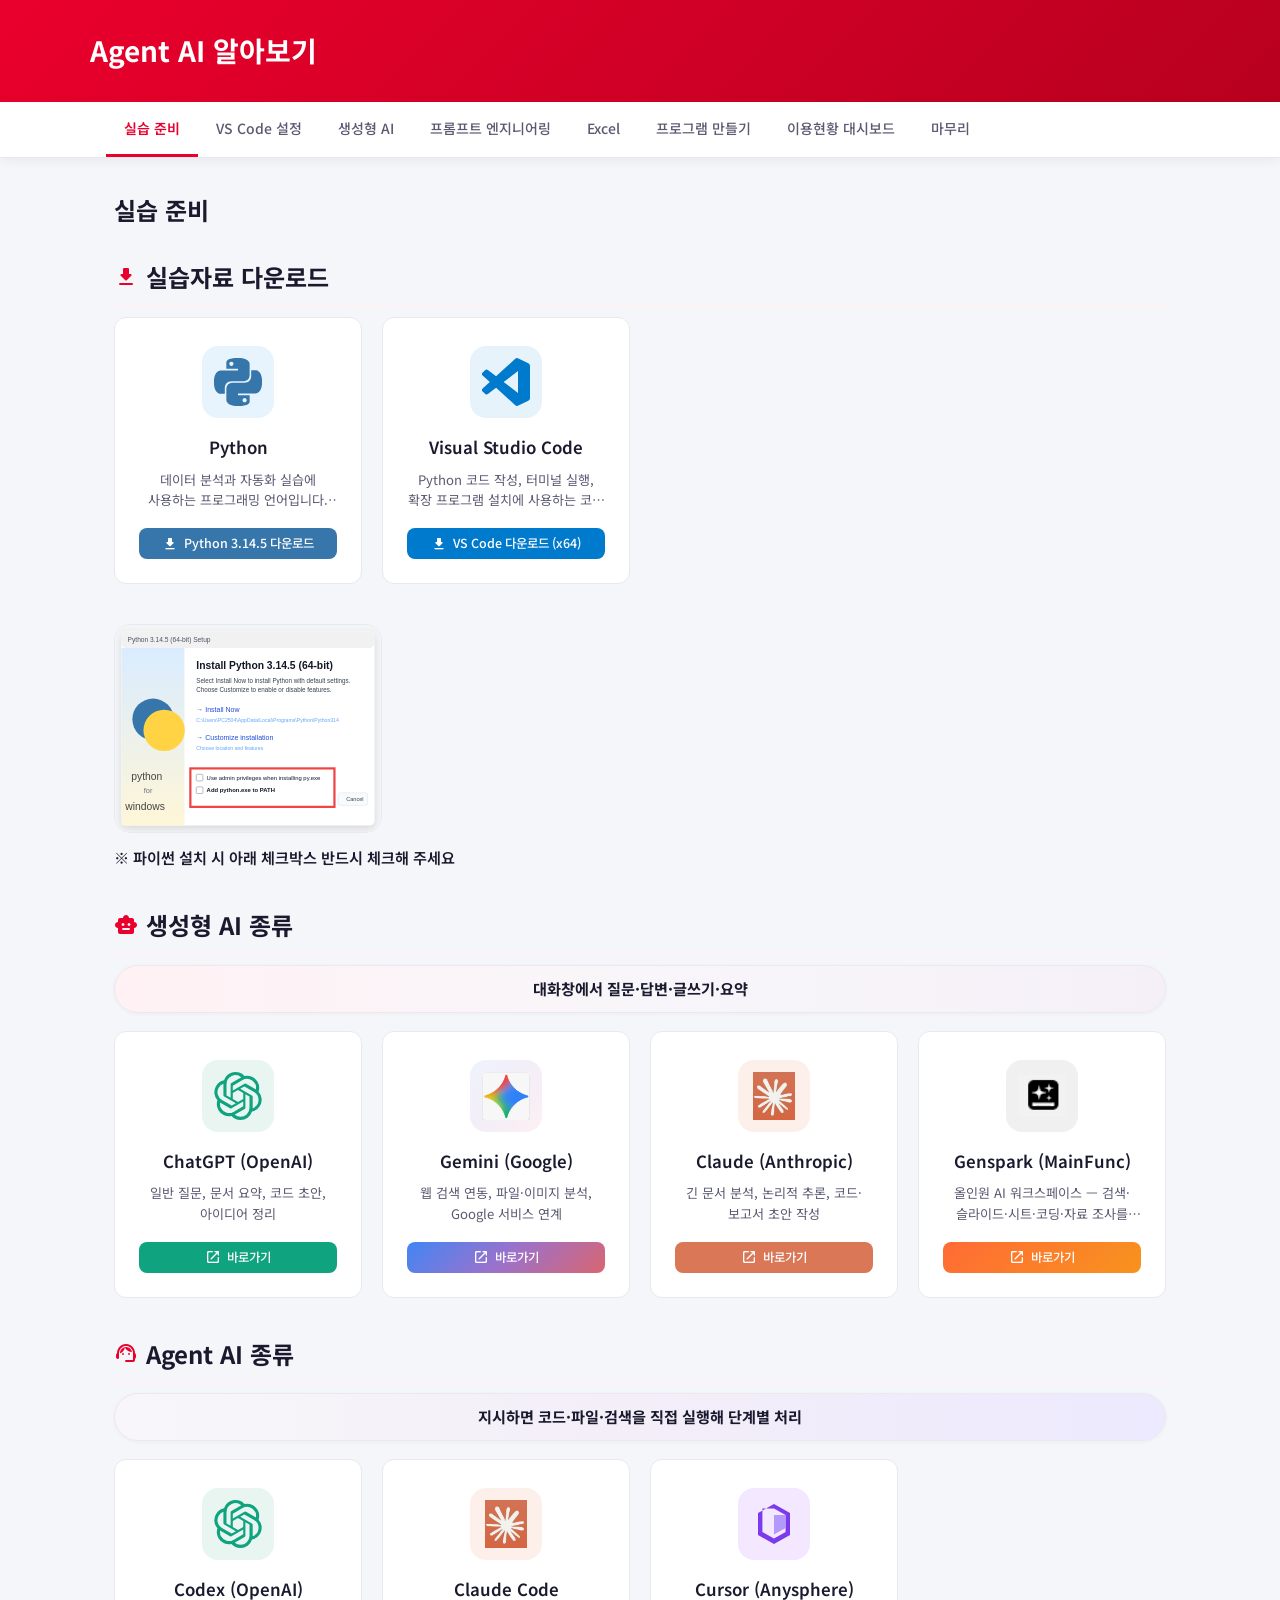
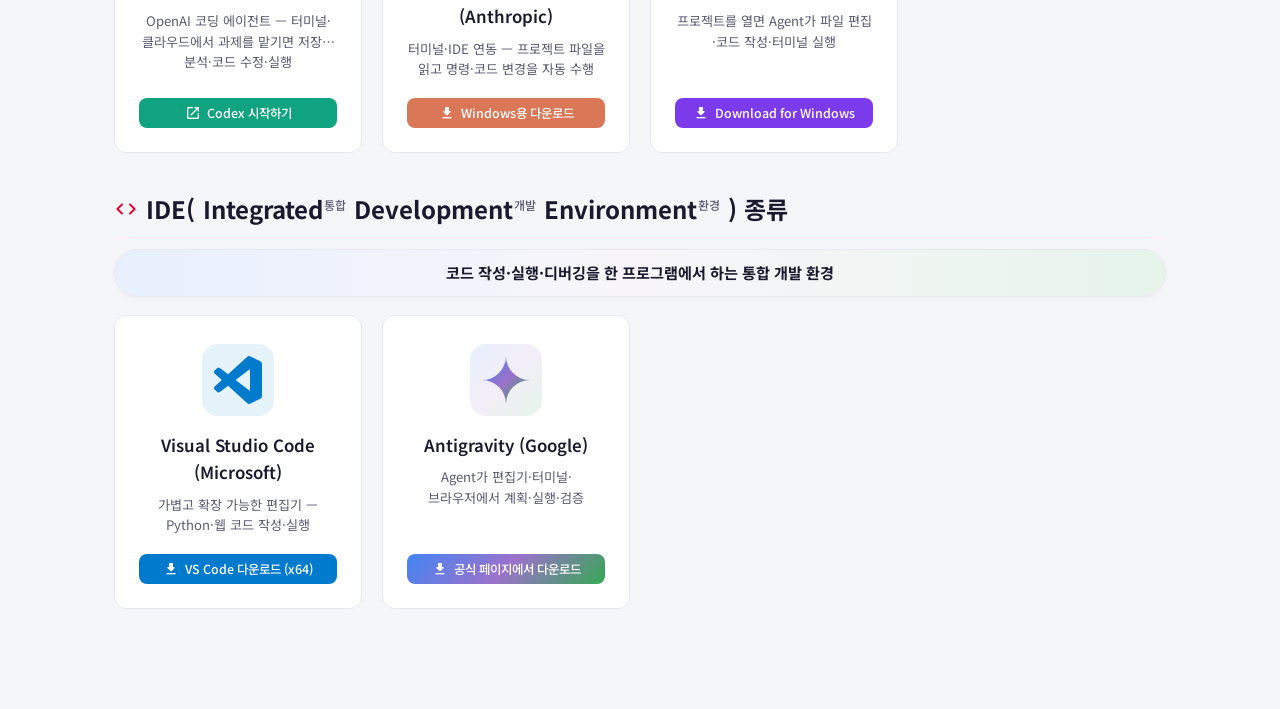
==== index.html @ 3bf092ef "fix wrap-up deployed prompt value" ====
﻿<!DOCTYPE html>
<html lang="ko">
<head>
  <meta charset="UTF-8">
  <meta name="viewport" content="width=device-width, initial-scale=1.0">
  <title>Agent AI 알아보기</title>
  <link rel="preconnect" href="https://fonts.googleapis.com">
  <link rel="preconnect" href="https://fonts.gstatic.com" crossorigin>
  <link href="https://fonts.googleapis.com/css2?family=Noto+Sans+KR:wght@400;500;600;700&display=swap" rel="stylesheet">
  <link href="https://fonts.googleapis.com/icon?family=Material+Icons+Round" rel="stylesheet">
  <link rel="stylesheet" href="css/style.css?v=28">
</head>
<body>
  <header class="site-header">
    <div class="header-inner">
      <h1>Agent AI 알아보기</h1>
    </div>
  </header>

  <nav class="tab-nav" id="tabNav">
    <div class="tab-nav-inner" id="tabNavInner"></div>
  </nav>

  <main class="main-content" id="mainContent"></main>

  <div class="toast" id="toast" role="status" aria-live="polite">
    <span class="material-icons-round">check_circle</span>
    <span id="toastMessage">복사되었습니다</span>
  </div>

  <script src="js/content.js?v=82"></script>
  <script src="js/app.js?v=42"></script>
</body>
</html>
---- css/style.css ----
:root {
  --primary: #ea002c;
  --primary-dark: #c40024;
  --primary-light: #fff1f4;
  --primary-soft: #ffe4ea;
  --text: #1a1a2e;
  --text-secondary: #5a5a72;
  --text-muted: #8888a0;
  --bg: #f5f6fa;
  --surface: #ffffff;
  --border: #e8e8f0;
  --shadow: 0 2px 12px rgba(0, 0, 0, 0.06);
  --shadow-lg: 0 8px 32px rgba(234, 0, 44, 0.08);
  --radius: 12px;
  --radius-sm: 8px;
  --gemini: #4285f4;
  --cursor: #7c3aed;
  --python: #3776ab;
  --success: #10b981;
  --warning-bg: #fffbeb;
  --warning-border: #fcd34d;
  --nav-height: 56px;
}

*, *::before, *::after { box-sizing: border-box; margin: 0; padding: 0; }

html { scroll-behavior: smooth; }

body {
  font-family: 'Noto Sans KR', -apple-system, BlinkMacSystemFont, sans-serif;
  background: var(--bg);
  color: var(--text);
  line-height: 1.65;
  min-height: 100vh;
}

/* Embedded preview hint (VS Code / Cursor 내장 브라우저) */
.embedded-hint {
  display: flex;
  align-items: center;
  justify-content: center;
  gap: 8px;
  flex-wrap: wrap;
  padding: 10px 16px;
  background: #fff8e6;
  border-bottom: 1px solid #fcd34d;
  font-size: 0.82rem;
  color: #78350f;
  text-align: center;
}

.embedded-hint .material-icons-round {
  font-size: 1.1rem;
  color: #d97706;
}

.embedded-hint a {
  color: #b45309;
  font-weight: 600;
  text-decoration: underline;
}

/* Header */
.site-header {
  background: linear-gradient(135deg, var(--primary) 0%, #b8001f 100%);
  color: #fff;
  padding: 32px 24px;
}

.header-inner {
  max-width: 1100px;
  margin: 0 auto;
}

.site-header h1 {
  font-size: clamp(1.4rem, 3.5vw, 1.75rem);
  font-weight: 700;
  line-height: 1.35;
}

/* Tab Navigation */
.tab-nav {
  position: sticky;
  top: 0;
  z-index: 100;
  background: var(--surface);
  border-bottom: 1px solid var(--border);
  box-shadow: var(--shadow);
}

.tab-nav-inner {
  max-width: 1100px;
  margin: 0 auto;
  display: flex;
  overflow-x: auto;
  scrollbar-width: none;
  -ms-overflow-style: none;
  padding: 0 16px;
}

.tab-nav-inner::-webkit-scrollbar { display: none; }

.tab-btn {
  flex-shrink: 0;
  padding: 16px 18px;
  border: none;
  background: none;
  font-family: inherit;
  font-size: 0.875rem;
  font-weight: 500;
  color: var(--text-secondary);
  cursor: pointer;
  border-bottom: 3px solid transparent;
  transition: color 0.2s, border-color 0.2s;
  white-space: nowrap;
}

.tab-btn:hover { color: var(--primary); }

.tab-btn.active {
  color: var(--primary);
  border-bottom-color: var(--primary);
  font-weight: 600;
}

/* Main Content */
.main-content {
  max-width: 1100px;
  margin: 0 auto;
  padding: 32px 24px 64px;
}

.tab-panel { display: none; animation: fadeIn 0.3s ease; }
.tab-panel.active { display: block; }

@keyframes fadeIn {
  from { opacity: 0; transform: translateY(8px); }
  to { opacity: 1; transform: translateY(0); }
}

.panel-header {
  margin-bottom: 28px;
}

.panel-topic {
  display: inline-block;
  font-size: 0.75rem;
  font-weight: 600;
  color: var(--primary);
  background: var(--primary-light);
  padding: 3px 10px;
  border-radius: 4px;
  margin-bottom: 8px;
}

.panel-header h2 {
  font-size: 1.5rem;
  font-weight: 700;
  margin-bottom: 8px;
}

.panel-desc {
  color: var(--text-secondary);
  font-size: 0.95rem;
}

/* Section */
.section {
  margin-bottom: 36px;
}

.tab-action-bar {
  display: flex;
  justify-content: flex-end;
}

.tab-action-btn {
  font-weight: 600;
}

.section-title {
  font-size: 1.5rem;
  font-weight: 700;
  margin-bottom: 10px;
  padding-bottom: 8px;
  border-bottom: 2px solid var(--primary-light);
  display: flex;
  align-items: center;
  gap: 8px;
}

.section-hint {
  margin: 0 0 14px;
  font-size: 0.9rem;
  font-weight: 600;
  color: #111;
}

/* 섹션 한줄 설명 — Pill(알약형) / Capsule(캡슐형) 라벨 */
.section-summary {
  display: block;
  width: 100%;
  font-size: 0.95rem;
  font-weight: 700;
  color: var(--text);
  background: linear-gradient(90deg, #fff1f4 0%, #f8f6fa 50%, #f3eef8 100%);
  border: 1px solid #ebe8f0;
  border-radius: 999px;
  padding: 11px 22px;
  margin: 0 0 18px;
  line-height: 1.55;
  text-align: center;
  box-shadow: 0 1px 4px rgba(0, 0, 0, 0.04);
}

.section-summary--agent {
  background: linear-gradient(90deg, #f8f6fa 0%, #f3eef8 50%, #ede9fe 100%);
}

.section-summary--generative {
  background: linear-gradient(90deg, #fff1f4 0%, #f8f6fa 50%, #f5f0f8 100%);
}

.section-summary--ide {
  background: linear-gradient(90deg, #e8f0fe 0%, #f8f6fa 50%, #e6f4ea 100%);
}

.section-title .material-icons-round {
  font-size: 1.5rem;
  color: var(--primary);
}

.section-title .term-pair {
  white-space: nowrap;
}

.section-title .term-ko {
  font-size: 0.5em;
  font-weight: 500;
  color: var(--text-secondary);
  vertical-align: super;
  line-height: 0;
  margin-left: 0.08em;
}

/* Alert / Tip boxes */
.alert-box {
  background: var(--warning-bg);
  border: 1px solid var(--warning-border);
  border-radius: var(--radius);
  padding: 16px 20px;
  margin-bottom: 20px;
}

.alert-box.privacy {
  background: #eff6ff;
  border-color: #93c5fd;
}

.alert-box h4 {
  font-size: 0.9rem;
  font-weight: 600;
  margin-bottom: 8px;
  display: flex;
  align-items: center;
  gap: 6px;
}

.alert-box ul {
  margin-left: 20px;
  font-size: 0.875rem;
  color: var(--text-secondary);
}

.alert-box ul li { margin-bottom: 4px; }

.tip-box {
  background: var(--primary-light);
  border-left: 4px solid var(--primary);
  border-radius: 0 var(--radius-sm) var(--radius-sm) 0;
  padding: 14px 18px;
  margin-bottom: 16px;
  font-size: 0.875rem;
}

.tip-box ol {
  margin-left: 20px;
  color: var(--text-secondary);
}

.tip-box ol li { margin-bottom: 4px; }

.tip-box .prompt-em {
  font-size: 1rem;
  font-weight: 700;
  color: var(--text);
}

.compare-guide {
  width: 100%;
}

.compare-guide-title {
  margin: 0 0 22px;
  font-size: 1.85rem;
  font-weight: 900;
  color: var(--text);
}

.compare-visual {
  position: relative;
  display: grid;
  grid-template-columns: 1fr 84px 1fr;
  gap: 0;
  width: min(100%, 770px);
  margin: 0 auto;
  min-height: 392px;
  padding: 20px 14px;
  overflow: hidden;
  border-radius: 22px;
  background:
    radial-gradient(circle at 15% 20%, rgba(95, 214, 183, 0.18), transparent 28%),
    radial-gradient(circle at 82% 22%, rgba(90, 150, 255, 0.16), transparent 26%),
    linear-gradient(90deg, rgba(235, 255, 250, 0.98) 0%, rgba(248, 253, 255, 0.94) 48%, rgba(249, 244, 255, 0.96) 100%);
  border: 1px solid rgba(153, 178, 214, 0.22);
  box-shadow: inset 0 1px 0 rgba(255, 255, 255, 0.75);
}

.compare-visual::before {
  content: "";
  position: absolute;
  inset: 0;
  background:
    linear-gradient(115deg, transparent 47.5%, rgba(83, 196, 209, 0.6) 49%, rgba(64, 100, 218, 0.7) 50%, transparent 52.5%);
  pointer-events: none;
}

.compare-side {
  position: relative;
  display: flex;
  align-items: stretch;
  min-width: 0;
}

.compare-side-inner {
  position: relative;
  z-index: 2;
  display: flex;
  flex-direction: column;
  justify-content: center;
  gap: 15px;
  width: 100%;
  padding: 20px 10px;
}

.compare-side-heading {
  display: flex;
  align-items: center;
  gap: 7px;
  padding: 0 13px 6px;
  font-size: 0.82rem;
  color: var(--text);
}

.compare-side-heading strong {
  font-size: 0.95rem;
  font-weight: 900;
}

.compare-emoji {
  font-size: 1.2rem;
  line-height: 1;
}

.compare-letter {
  position: absolute;
  inset: 20px auto 20px 0;
  display: flex;
  align-items: center;
  justify-content: center;
  width: min(10.5vw, 147px);
  font-size: clamp(7.7rem, 11.9vw, 11.2rem);
  font-weight: 900;
  line-height: 0.78;
  letter-spacing: -0.08em;
  opacity: 0.9;
  user-select: none;
}

.compare-side--python .compare-letter {
  color: transparent;
  background: linear-gradient(180deg, #2e88c7 0%, #53d09c 100%);
  -webkit-background-clip: text;
  background-clip: text;
}

.compare-side--web .compare-letter {
  right: 0;
  left: auto;
  color: transparent;
  background: linear-gradient(180deg, #2ca3ff 0%, #6c2de8 100%);
  -webkit-background-clip: text;
  background-clip: text;
}

.compare-item {
  position: relative;
  z-index: 2;
  display: grid;
  grid-template-columns: 119px 1fr;
  gap: 12px;
  align-items: center;
  padding: 8px 13px;
  border-top: 1px solid rgba(93, 130, 170, 0.22);
}

.compare-item:first-of-type {
  border-top: 0;
}

.compare-item-label {
  font-size: 0.82rem;
  font-weight: 900;
  color: var(--text);
}

.compare-item-body {
  display: flex;
  flex-direction: column;
  gap: 4px;
  color: var(--text);
  line-height: 1.45;
}

.compare-item-body strong {
  font-size: 0.86rem;
  font-weight: 900;
}

.compare-item-body span {
  font-size: 0.78rem;
  color: var(--text-secondary);
}

.compare-vs {
  position: relative;
  z-index: 3;
  display: flex;
  align-items: center;
  justify-content: center;
  font-size: clamp(2rem, 3.2vw, 3.1rem);
  font-weight: 900;
  font-style: italic;
  color: transparent;
  background: linear-gradient(180deg, #2bb9ca 0%, #5b34dd 100%);
  -webkit-background-clip: text;
  background-clip: text;
  text-shadow: 0 10px 28px rgba(75, 79, 201, 0.18);
}

.tip-inline-icon {
  display: inline-block;
  width: 22px;
  height: 22px;
  margin: 0 4px;
  vertical-align: middle;
  border-radius: 4px;
}

/* App Link Cards */
.app-link-grid {
  display: grid;
  grid-template-columns: repeat(auto-fill, minmax(260px, 1fr));
  gap: 20px;
  margin-bottom: 8px;
  align-items: stretch;
}

/* 2·3·4개 섹션 모두 4열 기준 동일 카드 너비(빈 칸은 오른쪽에 남음) */
.app-link-grid--cols-2,
.app-link-grid--cols-3,
.app-link-grid--cols-4 {
  grid-template-columns: repeat(4, 1fr);
}

.app-link-card {
  display: flex;
  flex-direction: column;
  height: 100%;
  background: var(--surface);
  border: 1px solid var(--border);
  border-radius: var(--radius);
  padding: 28px 24px 24px;
  text-align: center;
  transition: box-shadow 0.2s, border-color 0.2s, transform 0.2s;
}

.app-link-card:hover {
  box-shadow: var(--shadow-lg);
  border-color: var(--primary-soft);
  transform: translateY(-2px);
}

.brand-icon {
  width: 72px;
  height: 72px;
  margin: 0 auto 16px;
  border-radius: 16px;
  display: flex;
  align-items: center;
  justify-content: center;
  padding: 14px;
}

.brand-icon svg,
.brand-icon img {
  width: 48px;
  height: 48px;
  object-fit: contain;
}

.brand-python { background: #e8f4fd; }
.brand-vscode { background: #e6f3fb; }
.brand-chatgpt { background: #e8f5f0; }
.brand-gemini { background: linear-gradient(135deg, #eef3fd 0%, #f3eef8 50%, #fdf0f2 100%); }
.brand-claude { background: #fdf0eb; }
.brand-codex { background: #e8f5f0; }
.brand-cursor { background: #f3e8ff; }
.brand-antigravity { background: linear-gradient(135deg, #e8f0fe 0%, #f3eef8 50%, #e6f4ea 100%); }
.brand-genspark { background: #f0f0f0; }

.btn-brand {
  color: #fff;
  border: none;
}

.btn-brand:hover { filter: brightness(0.92); }

.btn-brand-python { background: #3776AB; }
.btn-brand-vscode { background: #007ACC; }
.btn-brand-chatgpt { background: #10A37F; }
.btn-brand-gemini { background: linear-gradient(135deg, #4285F4 0%, #9B72CB 50%, #D96570 100%); }
.btn-brand-claude { background: #D97757; }
.btn-brand-codex { background: #10A37F; }
.btn-brand-cursor { background: #7C3AED; }
.btn-brand-antigravity { background: linear-gradient(135deg, #4285F4 0%, #9B72CB 50%, #34A853 100%); }
.btn-brand-genspark { background: linear-gradient(135deg, #FF6B35 0%, #F7931E 100%); }

.app-link-card h4 {
  font-size: 1.05rem;
  font-weight: 600;
  margin-bottom: 8px;
}

.app-link-card p {
  flex: 1;
  font-size: 0.82rem;
  color: var(--text-secondary);
  line-height: 1.55;
  margin-bottom: 18px;
  display: -webkit-box;
  -webkit-box-orient: vertical;
  -webkit-line-clamp: 2;
  overflow: hidden;
  min-height: calc(2 * 1.55 * 0.82rem);
  word-break: keep-all;
  overflow-wrap: anywhere;
}

.app-link-card .btn {
  width: 100%;
  justify-content: center;
  margin-top: auto;
}

.app-link-supplement {
  display: flex;
  flex-direction: column;
  gap: 12px;
  align-self: start;
  align-items: flex-start;
  width: calc((50% - 10px) * 0.52);
  margin-top: 40px;
}

.app-link-supplement--col-2 {
  grid-column: 2;
}

.app-link-supplement-image {
  display: block;
  width: 100%;
  max-width: 100%;
  height: auto;
  border: 1px solid var(--border);
  border-radius: 16px;
  background: var(--surface);
  box-shadow: var(--shadow-sm);
}

.app-link-supplement-text {
  margin: 0;
  font-size: 0.95rem;
  font-weight: 600;
  line-height: 1.6;
  color: var(--text-primary);
  word-break: keep-all;
  text-align: left;
  white-space: nowrap;
}

/* File Cards */
.file-grid {
  display: grid;
  grid-template-columns: repeat(auto-fill, minmax(280px, 1fr));
  gap: 16px;
  margin-bottom: 24px;
}

.file-card {
  background: var(--surface);
  border: 1px solid var(--border);
  border-radius: var(--radius);
  padding: 20px;
  transition: box-shadow 0.2s, border-color 0.2s;
}

.file-card:hover {
  box-shadow: var(--shadow-lg);
  border-color: var(--primary-soft);
}

.file-card-icon {
  width: 44px;
  height: 44px;
  border-radius: 10px;
  display: flex;
  align-items: center;
  justify-content: center;
  margin-bottom: 12px;
  font-size: 1.4rem;
}

.file-card-icon.drive { background: #e8f5e9; color: #2e7d32; }
.file-card-icon.excel { background: #e8f5e9; color: #217346; }
.file-card-icon.pdf { background: #fce4ec; color: #c62828; }
.file-card-icon.csv { background: #e3f2fd; color: #1565c0; }
.file-card-icon.bat { background: #f3e5f5; color: #7b1fa2; }
.file-card-icon.local { background: var(--primary-light); color: var(--primary); }

.file-card h4 {
  font-size: 0.95rem;
  font-weight: 600;
  margin-bottom: 6px;
}

.file-card p {
  font-size: 0.82rem;
  color: var(--text-muted);
  margin-bottom: 14px;
  line-height: 1.5;
}

.file-card-actions {
  display: flex;
  gap: 8px;
  flex-wrap: wrap;
}

/* Tool Cards */
.tool-grid {
  display: grid;
  grid-template-columns: repeat(auto-fill, minmax(240px, 1fr));
  gap: 16px;
  margin-bottom: 24px;
}

.tool-card {
  background: var(--surface);
  border: 1px solid var(--border);
  border-radius: var(--radius);
  padding: 20px;
}

.tool-card-header {
  display: flex;
  align-items: center;
  gap: 10px;
  margin-bottom: 10px;
}

.tool-logo {
  width: 36px;
  height: 36px;
  border-radius: 8px;
  display: flex;
  align-items: center;
  justify-content: center;
  font-weight: 700;
  font-size: 0.7rem;
  color: #fff;
}

.tool-logo.gemini { background: var(--gemini); }
.tool-logo.python { background: var(--python); }
.tool-logo.cursor { background: var(--cursor); }

.tool-card h4 { font-size: 0.95rem; font-weight: 600; }

.tool-card p {
  font-size: 0.82rem;
  color: var(--text-secondary);
  margin-bottom: 10px;
}

.tool-card ul {
  list-style: none;
  font-size: 0.82rem;
  color: var(--text-muted);
}

.tool-card ul li {
  padding: 3px 0;
  padding-left: 14px;
  position: relative;
}

.tool-card ul li::before {
  content: '•';
  position: absolute;
  left: 0;
  color: var(--primary);
}

/* Guide image */
.guide-image {
  margin: 0;
  border: 1px solid var(--border);
  border-radius: var(--radius);
  overflow: hidden;
  background: var(--surface);
}

.guide-image img {
  display: block;
  width: 100%;
  height: auto;
}

.guide-image--compact {
  width: 50%;
  max-width: 640px;
  min-width: 400px;
}

.guide-image-list {
  display: flex;
  flex-direction: column;
  gap: 16px;
}

/* Install Steps */
.install-steps {
  display: flex;
  flex-direction: column;
  gap: 16px;
  margin-bottom: 20px;
}

.install-step {
  display: flex;
  gap: 16px;
  background: var(--surface);
  border: 1px solid var(--border);
  border-radius: var(--radius);
  padding: 18px 20px;
}

.step-num {
  width: 32px;
  height: 32px;
  border-radius: 50%;
  background: var(--primary);
  color: #fff;
  display: flex;
  align-items: center;
  justify-content: center;
  font-weight: 700;
  font-size: 0.85rem;
  flex-shrink: 0;
}

.install-step h4 {
  font-size: 0.9rem;
  font-weight: 600;
  margin-bottom: 4px;
}

.install-step p {
  font-size: 0.82rem;
  color: var(--text-secondary);
}

/* Prompt Cards */
.prompt-list {
  display: flex;
  flex-direction: column;
  gap: 12px;
}

.prompt-card {
  background: var(--surface);
  border: 1px solid var(--border);
  border-radius: var(--radius);
  overflow: hidden;
  transition: border-color 0.2s;
}

.prompt-card:hover { border-color: var(--primary-soft); }

.prompt-list--program-builder .prompt-card {
  min-height: 500px;
}

.prompt-card--direct-edit {
  box-shadow: var(--shadow);
}

.prompt-list--program-builder {
  display: flex !important;
  flex-direction: row !important;
  flex-wrap: nowrap !important;
  gap: 16px;
  align-items: stretch;
  overflow-x: auto;
  padding-bottom: 10px;
}

.prompt-section-bar {
  display: flex;
  align-items: center;
  justify-content: space-between;
  gap: 16px;
  margin-bottom: 12px;
}

.prompt-section-bar .section-title {
  margin-bottom: 0;
}

.prompt-add-btn {
  flex-shrink: 0;
}

.prompt-delete-btn {
  flex-shrink: 0;
}

.prompt-collapse-btn {
  flex-shrink: 0;
}

.prompt-list--program-builder .prompt-body-row {
  display: block;
}

.prompt-card--direct-edit .prompt-body-row {
  display: block;
}

.prompt-list--program-builder .prompt-card {
  display: flex;
  flex-direction: column;
  height: 100%;
  flex: 0 0 auto;
  position: relative;
  min-width: 220px;
  max-width: none;
}

.prompt-list--program-builder.prompt-list--single {
  overflow-x: visible;
}

.prompt-list--program-builder .prompt-card--expanded {
  width: 100% !important;
  min-width: 0;
  flex: 1 1 auto;
}

.prompt-card-header {
  display: flex;
  align-items: center;
  justify-content: space-between;
  padding: 12px 16px;
  background: #fafafa;
  border-bottom: 1px solid var(--border);
  gap: 12px;
}

.prompt-list--wrap-up .prompt-card-header {
  display: none;
}

.prompt-list--wrap-up .prompt-card {
  width: 70%;
}

.prompt-list--wrap-up .copy-btn {
  display: none;
}

.prompt-list--wrap-up .prompt-note-box {
  display: none;
}

.prompt-card-header[data-expandable="true"] {
  cursor: pointer;
}

.prompt-card--resizable .prompt-card-header[data-expandable="true"] {
  cursor: grab;
}

.prompt-title-input {
  flex: 1;
  min-width: 0;
  border: 1px solid transparent;
  border-radius: 10px;
  background: #fff;
  padding: 8px 10px;
  font-family: inherit;
  font-size: 0.95rem;
  font-weight: 700;
  color: var(--text);
  outline: none;
  transition: border-color 0.2s, box-shadow 0.2s;
}

.prompt-title-input:focus {
  border-color: var(--primary-soft);
  box-shadow: 0 0 0 3px rgba(234, 0, 44, 0.1);
}

.prompt-card--dragging {
  opacity: 0.6;
}

.prompt-card--drag-over {
  border-color: var(--primary);
  box-shadow: 0 0 0 2px rgba(234, 0, 44, 0.14);
}

.prompt-label {
  font-size: 0.85rem;
  font-weight: 500;
  color: var(--text);
  flex: 1;
}

.prompt-header-actions {
  display: flex;
  gap: 8px;
  flex-shrink: 0;
}

.prompt-tool {
  font-size: 0.72rem;
  font-weight: 600;
  padding: 2px 8px;
  border-radius: 4px;
  flex-shrink: 0;
}

.prompt-tool.gemini { background: #e8f0fe; color: var(--gemini); }
.prompt-tool.cursor { background: #f3e8ff; color: var(--cursor); }
.prompt-tool.both { background: #fef3c7; color: #b45309; }
.prompt-tool.vba { background: #e8f5e9; color: #217346; }

.prompt-file-ref {
  font-size: 0.75rem;
  color: var(--text-muted);
  padding: 0 16px 8px;
  background: #fafafa;
  border-bottom: 1px solid var(--border);
}

.prompt-file-ref code {
  background: #eee;
  padding: 1px 6px;
  border-radius: 4px;
  font-size: 0.72rem;
}

.prompt-body-row {
  display: flex;
  align-items: flex-start;
  justify-content: space-between;
  gap: 12px;
  padding: 14px 16px;
}

.prompt-body {
  flex: 1;
  min-width: 0;
  font-size: 0.85rem;
  color: var(--text-secondary);
  white-space: pre-wrap;
  word-break: break-word;
  max-height: 200px;
  overflow-y: auto;
  line-height: 1.6;
}

.prompt-list--program-builder .prompt-body {
  min-height: 220px;
  margin-bottom: 14px;
  max-height: none;
}

.prompt-card--direct-edit .prompt-body {
  max-height: none;
}

.prompt-editor {
  flex: 1;
  min-height: 220px;
  width: 100%;
  padding: 12px 14px;
  border: 1px solid var(--border);
  border-radius: 12px;
  font-family: inherit;
  font-size: 0.85rem;
  color: var(--text-secondary);
  line-height: 1.6;
  resize: vertical;
  background: #fffdf8;
}

.prompt-list--program-builder .prompt-editor {
  min-height: 220px;
  margin-bottom: 14px;
}

.prompt-card--direct-edit .prompt-editor {
  min-height: 180px;
  margin-bottom: 14px;
}

.prompt-live-editor {
  display: block;
  color: var(--text);
  background: #fff;
}

.prompt-list--program-builder .copy-btn {
  align-self: auto;
}

.prompt-card--direct-edit .copy-btn {
  width: 100%;
  justify-content: center;
}

.prompt-note-box {
  padding: 0 16px 16px;
  margin-top: auto;
}

.prompt-note-label {
  display: block;
  margin-bottom: 8px;
  font-size: 0.82rem;
  font-weight: 700;
  color: var(--text-secondary);
}

.prompt-note {
  display: block;
  width: 100%;
  min-height: 140px;
  padding: 12px 14px;
  border: 1px solid var(--border);
  border-radius: 12px;
  background: #fff;
  font-family: inherit;
  font-size: 0.85rem;
  color: var(--text);
  line-height: 1.6;
  resize: vertical;
}

.prompt-resize-handle {
  position: absolute;
  top: 0;
  right: 0;
  width: 14px;
  height: 100%;
  cursor: ew-resize;
}

.prompt-resize-handle::after {
  content: '';
  position: absolute;
  top: 50%;
  right: 4px;
  transform: translateY(-50%);
  width: 4px;
  height: 52px;
  border-radius: 999px;
  background: linear-gradient(180deg, #d8dfea 0%, #b8c4d7 100%);
}

.prompt-body-row.editing {
  display: block;
}

.prompt-body .prompt-em {
  font-size: 1rem;
  font-weight: 700;
  color: var(--text);
}

.prompt-body-row .copy-btn {
  flex-shrink: 0;
  align-self: flex-end;
}

.hidden {
  display: none !important;
}

.prompt-copy-hint {
  margin-top: 12px;
  padding: 0 0 14px;
  font-size: 0.9rem;
  font-weight: 600;
  color: #111;
}

.embed-frame-wrap {
  background: var(--surface);
  border: 1px solid var(--border);
  border-radius: var(--radius);
  overflow: hidden;
  box-shadow: var(--shadow);
}

.embed-frame {
  width: 100%;
  min-height: 2100px;
  border: 0;
  background: #fff;
}

.excel-upload-box {
  background: var(--surface);
  border: 1px solid var(--border);
  border-radius: var(--radius);
  padding: 18px;
  box-shadow: var(--shadow);
}

.excel-upload-top {
  display: flex;
  align-items: center;
  gap: 12px;
  flex-wrap: wrap;
}

.excel-upload-input {
  display: none;
}

.excel-upload-file {
  font-size: 0.88rem;
  color: var(--text-secondary);
}

.excel-upload-result {
  margin-top: 18px;
}

.excel-upload-meta {
  display: grid;
  grid-template-columns: repeat(auto-fit, minmax(180px, 1fr));
  gap: 12px;
}

.excel-meta-card {
  background: #fff;
  border: 1px solid var(--border);
  border-radius: 14px;
  padding: 12px 14px;
}

.excel-meta-card span {
  display: block;
  margin-bottom: 6px;
  font-size: 0.8rem;
  color: var(--text-secondary);
}

.excel-meta-card strong {
  font-size: 0.95rem;
  color: var(--text);
}

.excel-upload-columns {
  margin-top: 18px;
}

.excel-upload-columns h4 {
  margin: 0 0 10px;
  font-size: 0.95rem;
  color: var(--text);
}

.excel-column-list {
  display: flex;
  flex-wrap: wrap;
  gap: 10px;
}

.excel-column-chip {
  display: inline-flex;
  align-items: center;
  padding: 7px 12px;
  border-radius: 999px;
  background: #f4f7fb;
  border: 1px solid var(--border);
  color: var(--text-secondary);
  font-size: 0.84rem;
  font-weight: 600;
}

.excel-empty-text {
  font-size: 0.88rem;
  color: var(--text-secondary);
}

/* Code Block */
.code-block {
  background: #1e1e2e;
  border-radius: var(--radius);
  overflow: hidden;
  margin-bottom: 16px;
}

.code-block-header {
  display: flex;
  align-items: center;
  justify-content: space-between;
  padding: 10px 16px;
  background: #2a2a3e;
  color: #aaa;
  font-size: 0.78rem;
}

.code-block pre {
  padding: 16px;
  overflow-x: auto;
  font-family: 'Consolas', 'Monaco', monospace;
  font-size: 0.8rem;
  line-height: 1.55;
  color: #cdd6f4;
}

.code-block.collapsed pre {
  max-height: 120px;
  overflow: hidden;
  position: relative;
}

.code-block.collapsed pre::after {
  content: '';
  position: absolute;
  bottom: 0;
  left: 0;
  right: 0;
  height: 40px;
  background: linear-gradient(transparent, #1e1e2e);
}

/* Buttons */
.btn {
  display: inline-flex;
  align-items: center;
  gap: 6px;
  padding: 8px 16px;
  border-radius: var(--radius-sm);
  font-family: inherit;
  font-size: 0.82rem;
  font-weight: 500;
  cursor: pointer;
  border: none;
  transition: background 0.2s, transform 0.1s;
  text-decoration: none;
}

.btn:active { transform: scale(0.97); }

.btn-primary {
  background: var(--primary);
  color: #fff;
}

.btn-primary:hover { background: var(--primary-dark); }

.btn-outline {
  background: var(--surface);
  color: var(--primary);
  border: 1px solid var(--primary);
}

.btn-outline:hover { background: var(--primary-light); }

.btn-ghost {
  background: transparent;
  color: var(--text-secondary);
  border: 1px solid var(--border);
}

.btn-ghost:hover {
  background: #f5f5f5;
  color: var(--text);
}

.btn-sm {
  padding: 5px 12px;
  font-size: 0.78rem;
}

.btn .material-icons-round { font-size: 1rem; }

/* Doc Cards (PRD/AGENTS/DESIGN) */
.doc-grid {
  display: grid;
  grid-template-columns: repeat(auto-fill, minmax(220px, 1fr));
  gap: 16px;
  margin-bottom: 24px;
}

.doc-card {
  background: var(--surface);
  border: 1px solid var(--border);
  border-radius: var(--radius);
  padding: 20px;
  text-align: center;
}

.doc-card h4 {
  font-size: 1rem;
  font-weight: 700;
  color: var(--primary);
  margin-bottom: 8px;
}

.doc-card p {
  font-size: 0.82rem;
  color: var(--text-secondary);
}

/* Workflow Steps */
.workflow {
  counter-reset: workflow;
  display: flex;
  flex-direction: column;
  gap: 12px;
  margin-bottom: 24px;
}

.workflow-step {
  display: flex;
  gap: 14px;
  align-items: flex-start;
  background: var(--surface);
  border: 1px solid var(--border);
  border-radius: var(--radius);
  padding: 16px 18px;
}

.workflow-step::before {
  counter-increment: workflow;
  content: counter(workflow);
  width: 28px;
  height: 28px;
  border-radius: 50%;
  background: var(--primary-light);
  color: var(--primary);
  display: flex;
  align-items: center;
  justify-content: center;
  font-weight: 700;
  font-size: 0.8rem;
  flex-shrink: 0;
}

.workflow-step p {
  font-size: 0.875rem;
  color: var(--text-secondary);
  padding-top: 3px;
}

/* Toast */
.toast {
  position: fixed;
  bottom: 24px;
  left: 50%;
  transform: translateX(-50%) translateY(80px);
  background: #1a1a2e;
  color: #fff;
  padding: 12px 24px;
  border-radius: 30px;
  display: flex;
  align-items: center;
  gap: 8px;
  font-size: 0.875rem;
  box-shadow: 0 4px 20px rgba(0, 0, 0, 0.2);
  opacity: 0;
  transition: transform 0.3s, opacity 0.3s;
  z-index: 999;
  pointer-events: none;
}

.toast.show {
  transform: translateX(-50%) translateY(0);
  opacity: 1;
}

.toast .material-icons-round {
  color: var(--success);
  font-size: 1.2rem;
}

/* Responsive */
@media (max-width: 1100px) {
  .prompt-list--program-builder {
    overflow-x: auto;
  }

  .compare-visual {
    grid-template-columns: 1fr;
    gap: 18px;
    min-height: auto;
    padding: 22px 18px;
  }

  .compare-visual::before {
    background: linear-gradient(180deg, transparent 47.5%, rgba(83, 196, 209, 0.5) 49%, rgba(64, 100, 218, 0.6) 50%, transparent 52.5%);
  }

  .compare-vs {
    min-height: 72px;
  }

  .compare-letter {
    width: 140px;
    font-size: 9rem;
  }

  .compare-item {
    grid-template-columns: 1fr;
    gap: 8px;
  }
}

@media (max-width: 640px) {
  .compare-guide-title {
    font-size: 1.35rem;
  }

  .compare-side-heading {
    padding: 0 10px 4px;
  }

  .compare-side-heading strong {
    font-size: 1rem;
  }

  .compare-letter {
    width: 94px;
    font-size: 6.2rem;
  }

  .compare-item {
    padding: 10px 10px 10px 14px;
  }

  .compare-vs {
    font-size: 2.6rem;
  }

  .compare-item-label {
    font-size: 0.92rem;
  }

  .compare-item-body strong {
    font-size: 0.96rem;
  }

  .compare-item-body span {
    font-size: 0.92rem;
  }

  .compare-guide-row {
    grid-template-columns: 1fr;
  }
}

@media (max-width: 640px) {
  .site-header { padding: 24px 16px; }
  .main-content { padding: 24px 16px 48px; }
  .tab-btn { padding: 14px 14px; font-size: 0.82rem; }
  .file-grid, .tool-grid, .app-link-grid,
  .app-link-grid--cols-2,
  .app-link-grid--cols-3,
  .app-link-grid--cols-4 { grid-template-columns: 1fr; }
  .app-link-supplement { width: 100%; }
  .app-link-supplement--col-2 { grid-column: 1; }
  .prompt-list--program-builder { padding-bottom: 6px; }
}
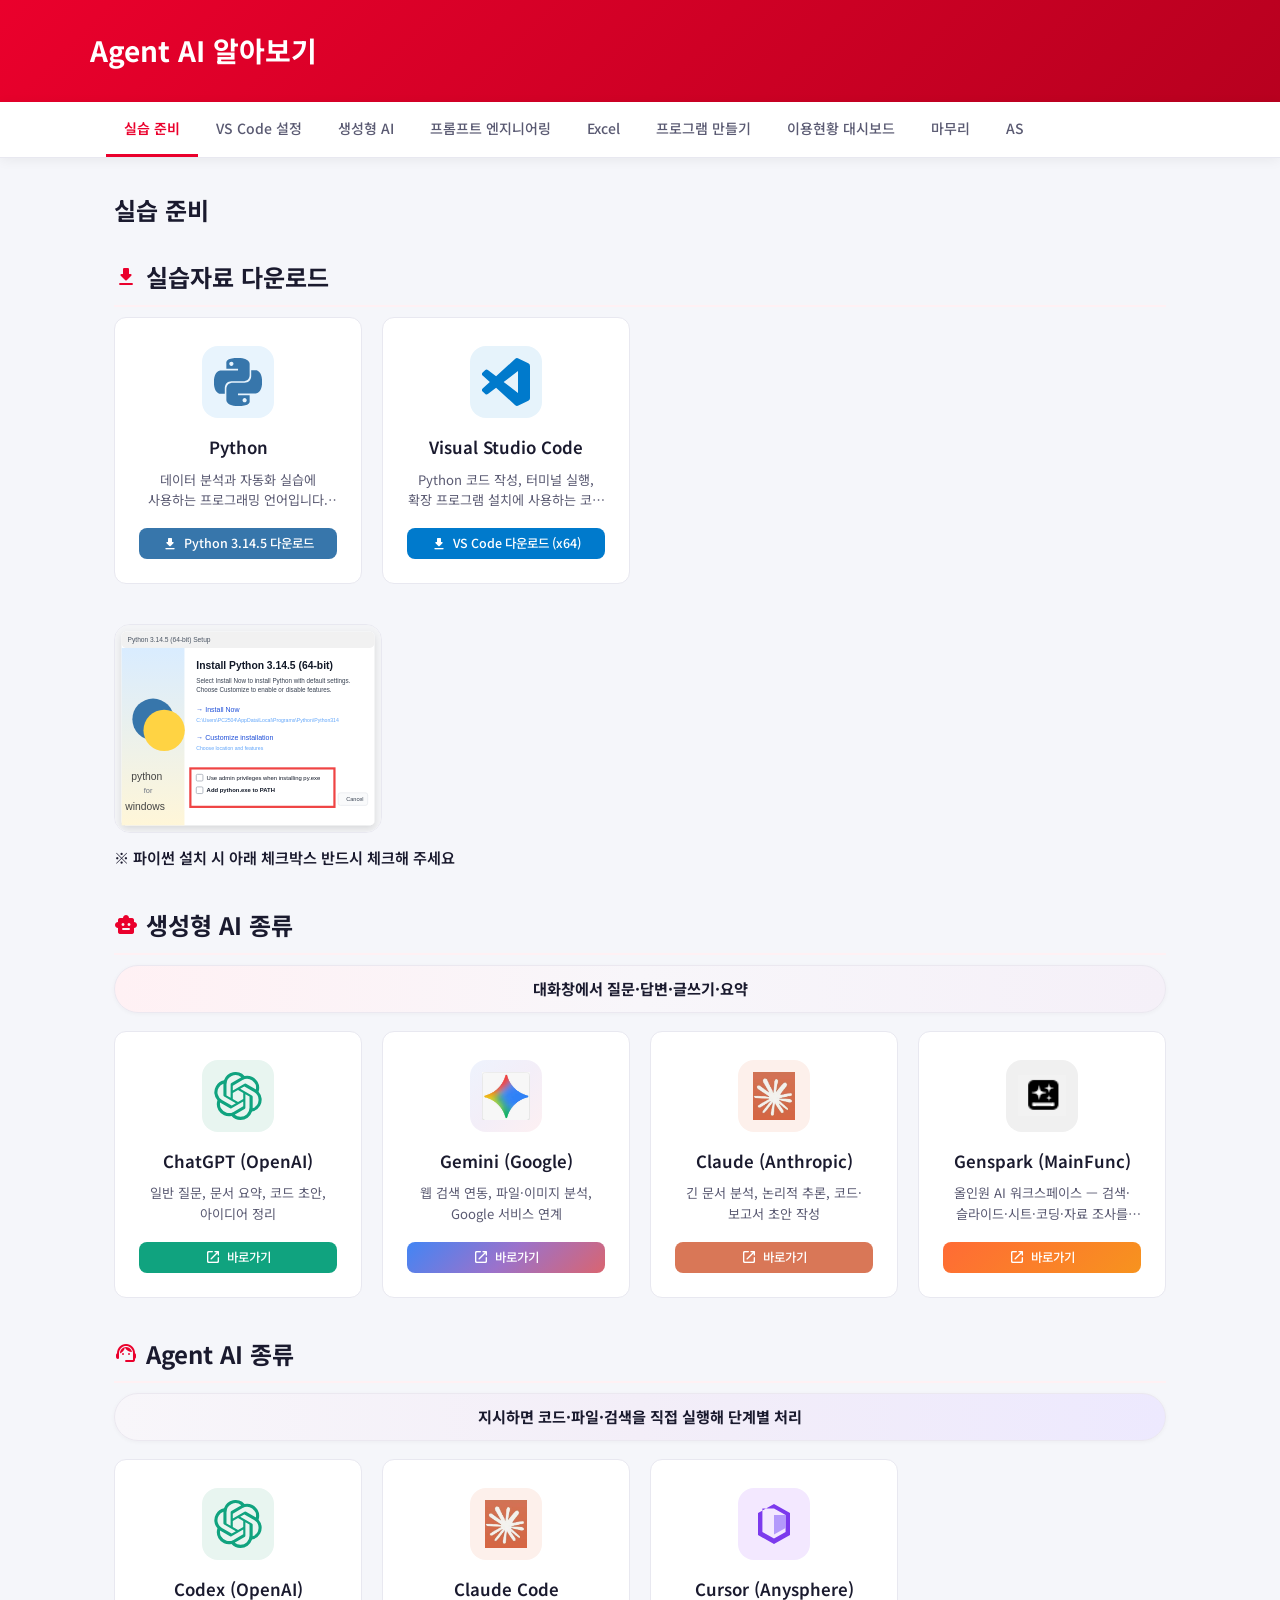
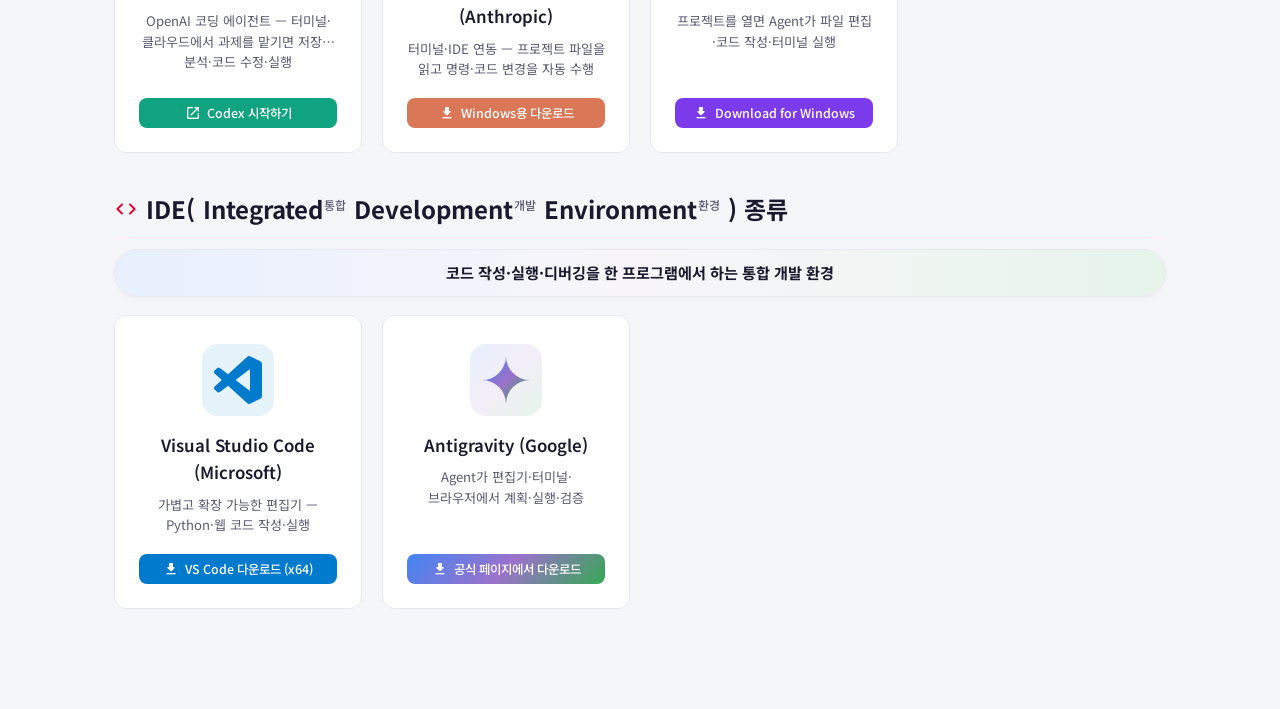
==== commit 93b771c6: "Add AS tab guidance content" ====
--- a/index.html
+++ b/index.html
@@ -8,7 +8,7 @@
   <link rel="preconnect" href="https://fonts.gstatic.com" crossorigin>
   <link href="https://fonts.googleapis.com/css2?family=Noto+Sans+KR:wght@400;500;600;700&display=swap" rel="stylesheet">
   <link href="https://fonts.googleapis.com/icon?family=Material+Icons+Round" rel="stylesheet">
-  <link rel="stylesheet" href="css/style.css?v=28">
+  <link rel="stylesheet" href="css/style.css?v=31">
 </head>
 <body>
   <header class="site-header">
@@ -28,8 +28,8 @@
     <span id="toastMessage">복사되었습니다</span>
   </div>
 
-  <script src="js/content.js?v=82"></script>
-  <script src="js/app.js?v=42"></script>
+  <script src="js/content.js?v=94"></script>
+  <script src="js/app.js?v=44"></script>
 </body>
 </html>
 
--- a/css/style.css
+++ b/css/style.css
@@ -458,6 +458,29 @@
   text-shadow: 0 10px 28px rgba(75, 79, 201, 0.18);
 }
 
+.compare-bridge {
+  width: min(100%, 770px);
+  margin: 16px auto 0;
+  padding: 14px 18px;
+  border-radius: 16px;
+  background: linear-gradient(90deg, rgba(232, 244, 253, 0.92) 0%, rgba(241, 248, 255, 0.94) 50%, rgba(244, 239, 255, 0.92) 100%);
+  border: 1px solid rgba(132, 160, 210, 0.26);
+  color: var(--text);
+  font-size: 0.92rem;
+  line-height: 1.6;
+  box-shadow: 0 10px 28px rgba(66, 133, 244, 0.08);
+}
+
+.compare-bridge strong {
+  font-weight: 900;
+}
+
+.compare-bridge span {
+  display: block;
+  margin-top: 4px;
+  color: var(--text-secondary);
+}
+
 .tip-inline-icon {
   display: inline-block;
   width: 22px;
@@ -1153,6 +1176,17 @@
   background: #fff;
 }
 
+.embed-frame-wrap--pdf {
+  width: 100%;
+  max-width: none;
+  margin: 0;
+}
+
+.embed-frame--pdf {
+  min-height: 84vh;
+  height: 84vh;
+}
+
 .excel-upload-box {
   background: var(--surface);
   border: 1px solid var(--border);
@@ -1463,6 +1497,11 @@
     grid-template-columns: 1fr;
     gap: 8px;
   }
+
+  .compare-bridge {
+    margin-top: 14px;
+    padding: 13px 14px;
+  }
 }
 
 @media (max-width: 640px) {
@@ -1505,6 +1544,10 @@
 
   .compare-guide-row {
     grid-template-columns: 1fr;
+  }
+
+  .compare-bridge {
+    font-size: 0.88rem;
   }
 }
 
